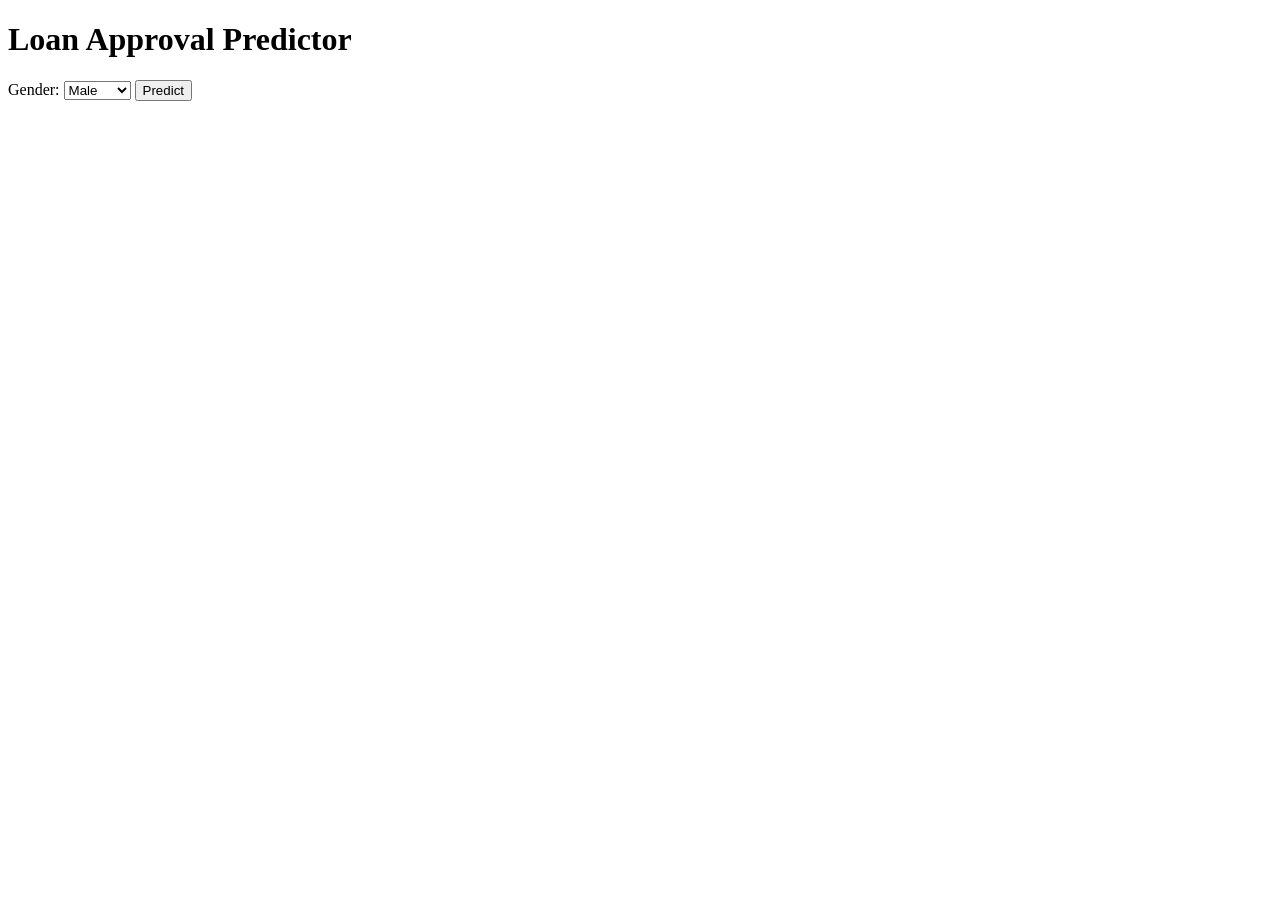
==== ML_Projects/Loan_Approval_Model/LoanPredictor.html @ 47f4206f "FrontEnd html file for Loan Predictor Site" ====
<!DOCTYPE html>
<html lang="en">
<head>
    <meta charset="UTF-8">
    <meta name="viewport" content="width=device-width, initial-scale=1.0">
    <title>Predictor</title>
</head>
<body>
    <h1>Loan Approval Predictor</h1>
    <form action="/predict" method="post">
        <label for="gender">Gender:</label>
        <select id="gender" name="gender">
            <option value="Male">Male</option>
            <option value="Female">Female</option>
        </select>
        <!-- Add more form fields as needed -->
        <button type="submit">Predict</button>
    </form>
    <style src="style.css">
    </style>
</body>
</html>
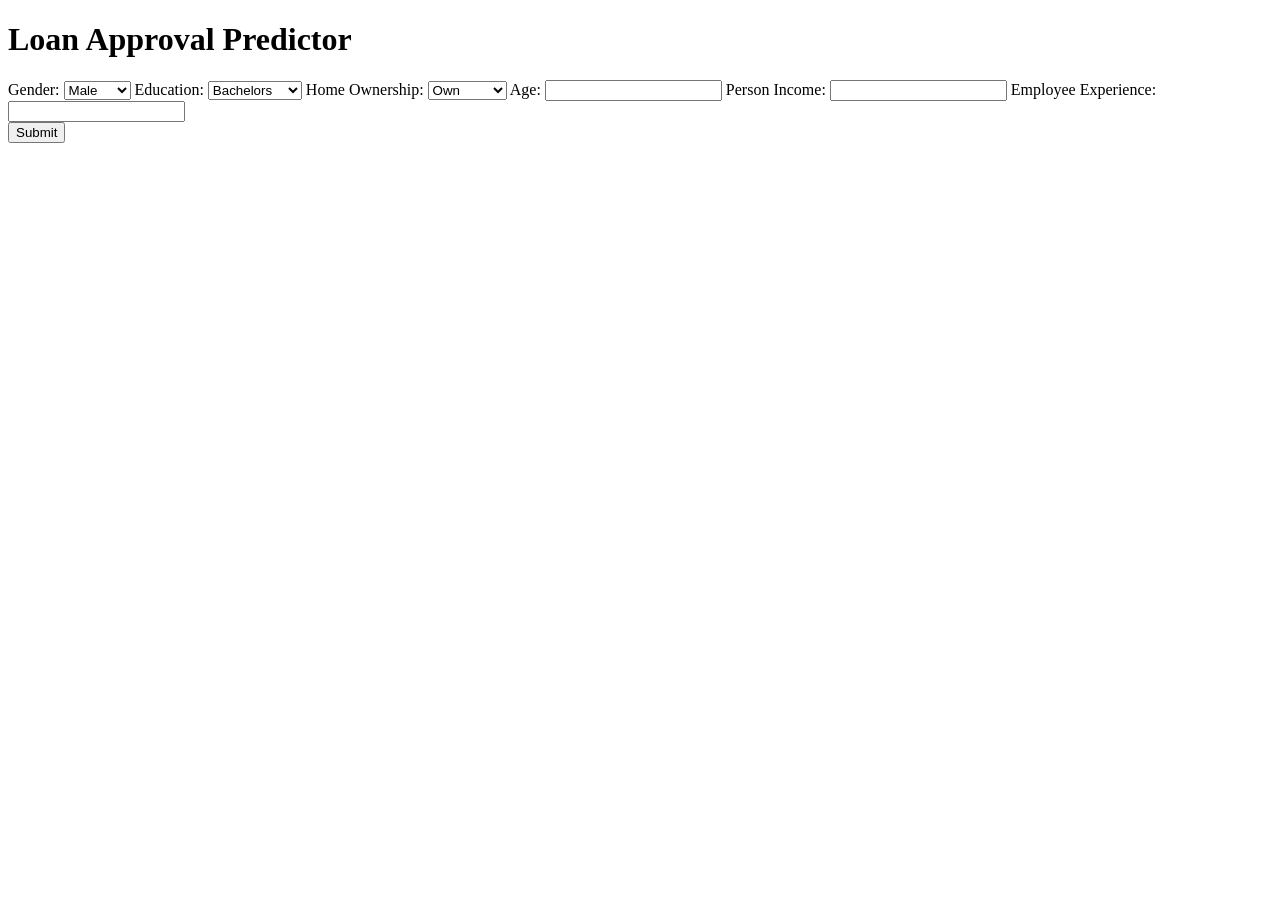
==== commit 0b6fd248: "Html file improved" ====
--- a/ML_Projects/Loan_Approval_Model/LoanPredictor.html
+++ b/ML_Projects/Loan_Approval_Model/LoanPredictor.html
@@ -4,6 +4,7 @@
     <meta charset="UTF-8">
     <meta name="viewport" content="width=device-width, initial-scale=1.0">
     <title>Predictor</title>
+    <link rel="stylesheet" href="style.css">
 </head>
 <body>
     <h1>Loan Approval Predictor</h1>
@@ -13,10 +14,28 @@
             <option value="Male">Male</option>
             <option value="Female">Female</option>
         </select>
-        <!-- Add more form fields as needed -->
-        <button type="submit">Predict</button>
+        <label for="education">Education:</label>
+        <select id="education" name="education">
+            <option value="Bachelors">Bachelors</option>
+            <option value="Masters">Masters</option>
+            <option value="PhD">PhD</option>
+            <option value="Associate">Associate</option>
+            <option value="High School">High School</option>
+        </select>
+        <label for="home_ownership">Home Ownership:</label>
+        <select id="home_ownership" name="home_ownership">
+            <option value="Own">Own</option>
+            <option value="Rent">Rent</option>
+            <option value="Mortgage">Mortgage</option>
+            <option value="Other">Other</option>
+        </select>
+        <label for="age">Age:</label>
+        <input type="number" id="age" name="age">
+        <label for="person_income">Person Income:</label>
+        <input type="number" id="person_income" name="person_income">
+        <label for="employee_experience">Employee Experience:</label>
+        <input type="number" id="employee_experience" name="employee_experience">
+        <br><button type="submit">Submit</button>
     </form>
-    <style src="style.css">
-    </style>
 </body>
 </html>
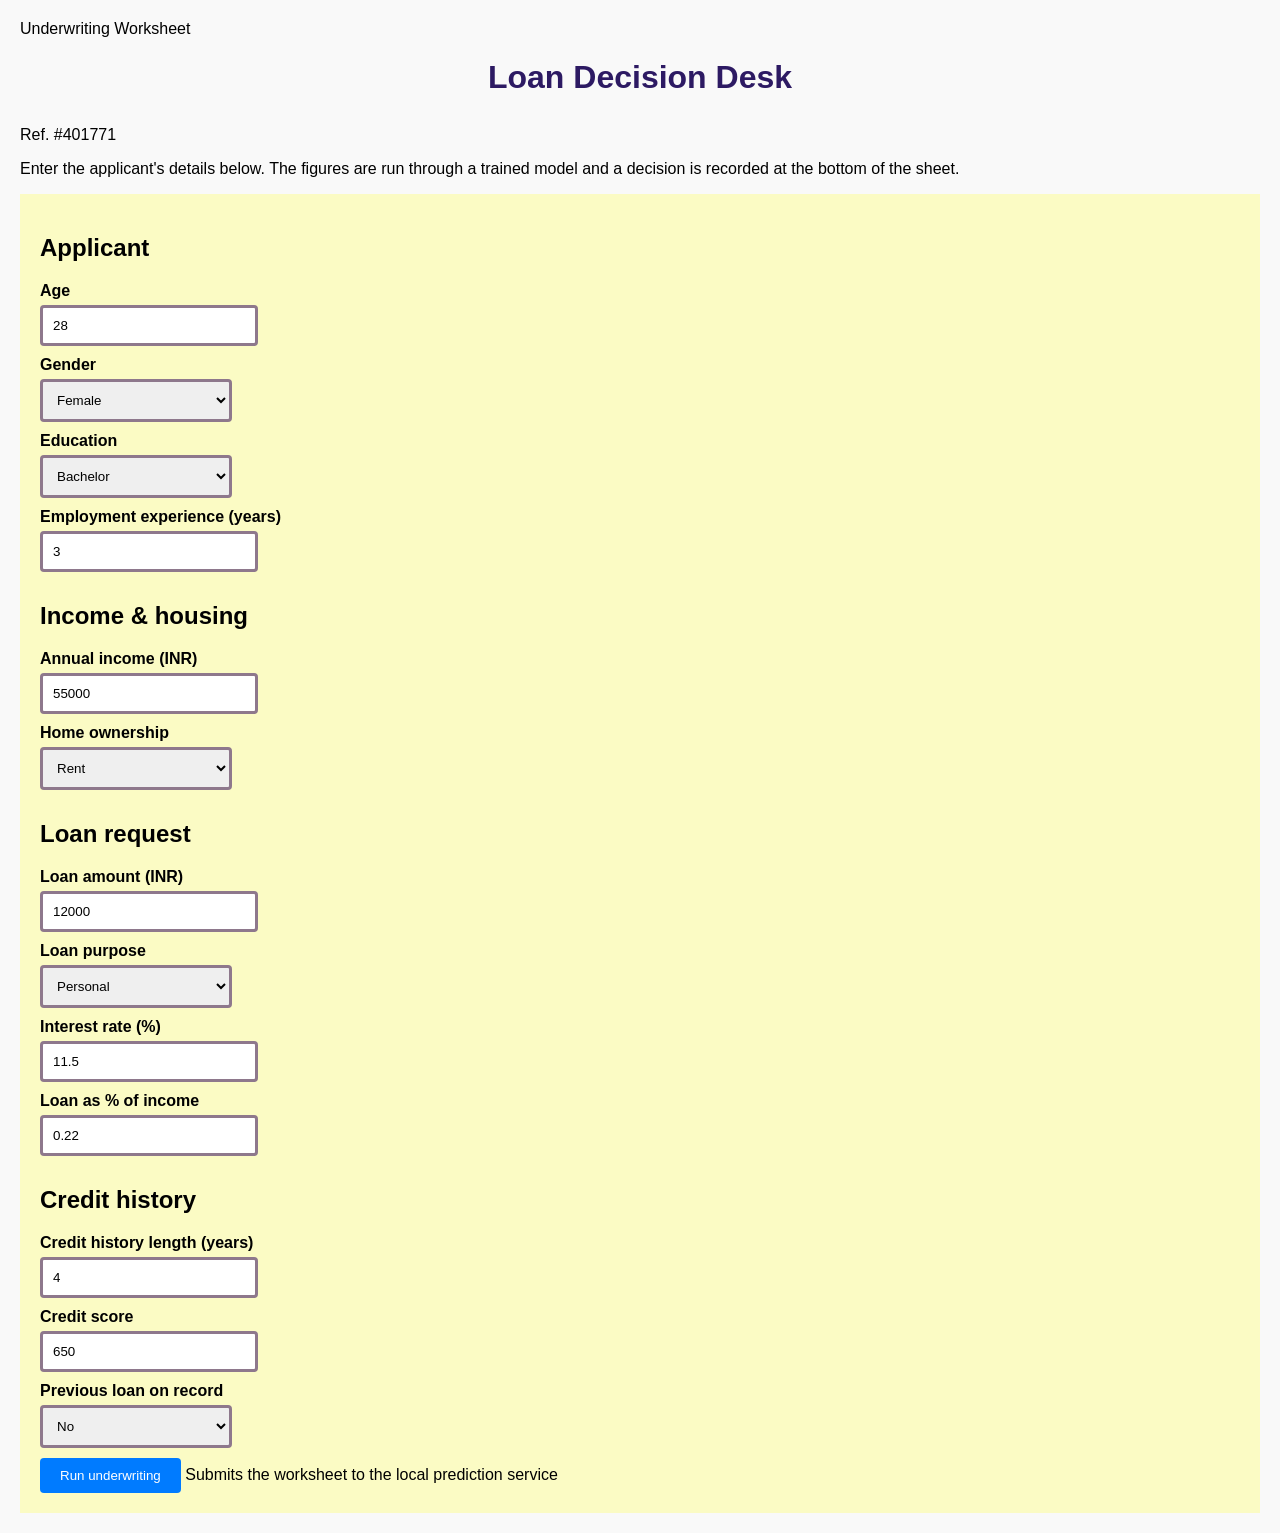
==== commit 77db4165: "HTML file improved" ====
--- a/ML_Projects/Loan_Approval_Model/LoanPredictor.html
+++ b/ML_Projects/Loan_Approval_Model/LoanPredictor.html
@@ -1,41 +1,178 @@
 <!DOCTYPE html>
 <html lang="en">
 <head>
-    <meta charset="UTF-8">
-    <meta name="viewport" content="width=device-width, initial-scale=1.0">
-    <title>Predictor</title>
-    <link rel="stylesheet" href="style.css">
+  <meta charset="UTF-8" />
+  <meta name="viewport" content="width=device-width, initial-scale=1.0" />
+  <title>Loan Decision Desk</title>
+  <link rel="preconnect" href="https://fonts.googleapis.com">
+  <link rel="preconnect" href="https://fonts.gstatic.com" crossorigin>
+  <link href="https://fonts.googleapis.com/css2?family=Source+Serif+4:opsz,wght@8..60,400;8..60,600;8..60,700&family=IBM+Plex+Mono:wght@400;500;600&display=swap" rel="stylesheet">
+  <link rel="stylesheet" href="style.css" />
 </head>
 <body>
-    <h1>Loan Approval Predictor</h1>
-    <form action="/predict" method="post">
-        <label for="gender">Gender:</label>
-        <select id="gender" name="gender">
-            <option value="Male">Male</option>
-            <option value="Female">Female</option>
-        </select>
-        <label for="education">Education:</label>
-        <select id="education" name="education">
-            <option value="Bachelors">Bachelors</option>
-            <option value="Masters">Masters</option>
-            <option value="PhD">PhD</option>
-            <option value="Associate">Associate</option>
-            <option value="High School">High School</option>
-        </select>
-        <label for="home_ownership">Home Ownership:</label>
-        <select id="home_ownership" name="home_ownership">
-            <option value="Own">Own</option>
-            <option value="Rent">Rent</option>
-            <option value="Mortgage">Mortgage</option>
-            <option value="Other">Other</option>
-        </select>
-        <label for="age">Age:</label>
-        <input type="number" id="age" name="age">
-        <label for="person_income">Person Income:</label>
-        <input type="number" id="person_income" name="person_income">
-        <label for="employee_experience">Employee Experience:</label>
-        <input type="number" id="employee_experience" name="employee_experience">
-        <br><button type="submit">Submit</button>
+
+  <div class="ledger">
+
+    <header class="ledger__header">
+      <div class="ledger__title">
+        <span class="ledger__eyebrow">Underwriting Worksheet</span>
+        <h1>Loan Decision Desk</h1>
+      </div>
+      <div class="ledger__ref" id="ref-number">Ref. — </div>
+    </header>
+
+    <p class="ledger__intro">
+      Enter the applicant's details below. The figures are run through a trained
+      model and a decision is recorded at the bottom of the sheet.
+    </p>
+
+    <form id="loan-form" class="form">
+
+      <section class="form__section">
+        <h2 class="form__section-title">Applicant</h2>
+        <div class="form__grid">
+
+          <div class="field">
+            <label for="age">Age</label>
+            <input type="number" id="age" name="Age" min="18" max="100" required value="28" />
+          </div>
+
+          <div class="field">
+            <label for="gender">Gender</label>
+            <select id="gender" name="Gender" required>
+              <option value="female">Female</option>
+              <option value="male">Male</option>
+            </select>
+          </div>
+
+          <div class="field">
+            <label for="education">Education</label>
+            <select id="education" name="Education" required>
+              <option value="High School">High School</option>
+              <option value="Associate">Associate</option>
+              <option value="Bachelor" selected>Bachelor</option>
+              <option value="Master">Master</option>
+              <option value="Doctorate">Doctorate</option>
+            </select>
+          </div>
+
+          <div class="field">
+            <label for="experience">Employment experience (years)</label>
+            <input type="number" id="experience" name="Employee Experience" min="0" max="60" required value="3" />
+          </div>
+
+        </div>
+      </section>
+
+      <section class="form__section">
+        <h2 class="form__section-title">Income &amp; housing</h2>
+        <div class="form__grid">
+
+          <div class="field">
+            <label for="income">Annual income (INR)</label>
+            <input type="number" id="income" name="Person Income" min="0" step="100" required value="55000" />
+          </div>
+
+          <div class="field">
+            <label for="home">Home ownership</label>
+            <select id="home" name="Home Onwership" required>
+              <option value="RENT">Rent</option>
+              <option value="MORTGAGE">Mortgage</option>
+              <option value="OWN">Own</option>
+              <option value="OTHER">Other</option>
+            </select>
+          </div>
+
+        </div>
+      </section>
+
+      <section class="form__section">
+        <h2 class="form__section-title">Loan request</h2>
+        <div class="form__grid">
+
+          <div class="field">
+            <label for="loan-amount">Loan amount (INR)</label>
+            <input type="number" id="loan-amount" name="Loan Amount" min="0" step="100" required value="12000" />
+          </div>
+
+          <div class="field">
+            <label for="loan-intent">Loan purpose</label>
+            <select id="loan-intent" name="Loan Intent" required>
+              <option value="PERSONAL">Personal</option>
+              <option value="EDUCATION">Education</option>
+              <option value="MEDICAL">Medical</option>
+              <option value="VENTURE">Venture</option>
+              <option value="HOMEIMPROVEMENT">Home improvement</option>
+              <option value="DEBTCONSOLIDATION">Debt consolidation</option>
+            </select>
+          </div>
+
+          <div class="field">
+            <label for="interest-rate">Interest rate (%)</label>
+            <input type="number" id="interest-rate" name="Loan interest Rate" min="0" max="40" step="0.01" required value="11.5" />
+          </div>
+
+          <div class="field">
+            <label for="loan-percentage">Loan as % of income</label>
+            <input type="number" id="loan-percentage" name="Loan percentage" min="0" max="2" step="0.01" required value="0.22" />
+          </div>
+
+        </div>
+      </section>
+
+      <section class="form__section">
+        <h2 class="form__section-title">Credit history</h2>
+        <div class="form__grid">
+
+          <div class="field">
+            <label for="credit-history">Credit history length (years)</label>
+            <input type="number" id="credit-history" name="Credit History" min="0" max="40" required value="4" />
+          </div>
+
+          <div class="field">
+            <label for="credit-score">Credit score</label>
+            <input type="number" id="credit-score" name="Credit Score" min="300" max="900" required value="650" />
+          </div>
+
+          <div class="field">
+            <label for="previous-loan">Previous loan on record</label>
+            <select id="previous-loan" name="Previous Loan" required>
+              <option value="No">No</option>
+              <option value="Yes">Yes</option>
+            </select>
+          </div>
+
+        </div>
+      </section>
+
+      <div class="form__actions">
+        <button type="submit" id="submit-btn" class="btn">Run underwriting</button>
+        <span class="form__hint">Submits the worksheet to the local prediction service</span>
+      </div>
+
     </form>
+
+    <section id="result" class="result" hidden>
+      <div class="result__stamp" id="stamp">
+        <span id="stamp-text">APPROVED</span>
+      </div>
+      <div class="result__details">
+        <p class="result__line"><span>Decision</span><strong id="decision-text">—</strong></p>
+        <p class="result__line"><span>Confidence</span><strong id="confidence-text">—</strong></p>
+        <p class="result__note">
+          This is an automated estimate from a model trained on historical data.
+          It is not a final lending decision.
+        </p>
+      </div>
+    </section>
+
+    <section id="error-box" class="error" hidden>
+      Could not reach the prediction service. Make sure <code>app.py</code> is running
+      on <code>http://127.0.0.1:5000</code>.
+    </section>
+
+  </div>
+
+  <script src="script.js"></script>
 </body>
 </html>
--- a/ML_Projects/Loan_Approval_Model/style.css
+++ b/ML_Projects/Loan_Approval_Model/style.css
@@ -0,0 +1,35 @@
+body {
+    font-family: Arial, sans-serif;
+    margin: 20px;
+    background-color: #f9f9f9;}
+h1 {
+    color: #2d1a63;
+    text-align: center;
+    margin-bottom: 30px;}
+form {
+    margin-bottom: 20px;
+    padding: 20px;
+    background-color: #fbfbc4; }
+label {
+    display: block;
+    margin-bottom: 5px;
+    font-weight: bold;
+}
+input[type="text"], input[type="number"], select {
+    width: 16%;
+    padding: 10px;
+    margin-bottom: 10px;
+    border: 3px solid #8e788c;
+    border-radius: 4px;
+}
+button {
+    background-color: #007bff;
+    color: white;
+    padding: 10px 20px;
+    border: none;
+    border-radius: 4px;
+    cursor: pointer;
+}
+button:hover {
+    background-color: #0056b3;
+}
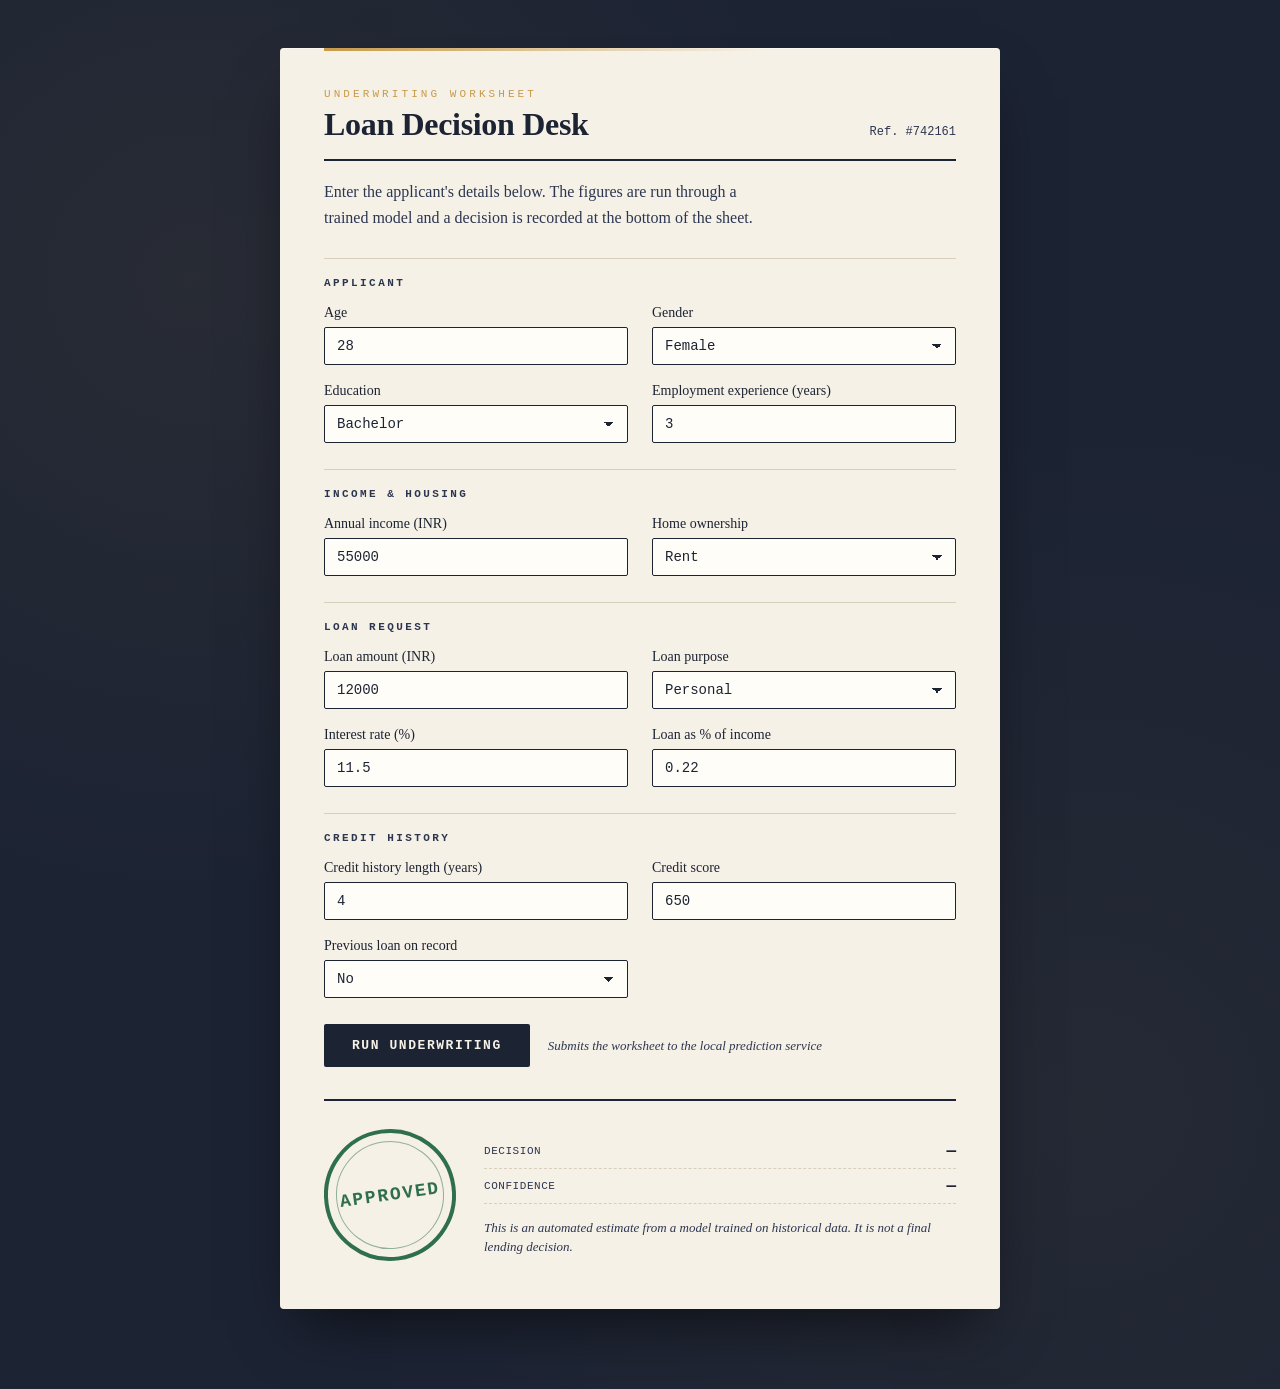
==== commit a996ec1e: "Frontend design for Loan Approval model" ====
--- a/ML_Projects/Loan_Approval_Model/LoanPredictor.html
+++ b/ML_Projects/Loan_Approval_Model/LoanPredictor.html
@@ -168,7 +168,7 @@
 
     <section id="error-box" class="error" hidden>
       Could not reach the prediction service. Make sure <code>app.py</code> is running
-      on <code>http://127.0.0.1:5000</code>.
+      on <code>http://127.0.0.1:8000</code>.
     </section>
 
   </div>
--- a/ML_Projects/Loan_Approval_Model/style.css
+++ b/ML_Projects/Loan_Approval_Model/style.css
@@ -1,35 +1,371 @@
+:root {
+  --ink-900: #1c2333;
+  --ink-700: #2c3650;
+  --parchment: #f6f1e7;
+  --parchment-line: #d8cfba;
+  --gold: #c79a4b;
+  --stamp-green: #2f6f4f;
+  --stamp-red: #a3372b;
+ 
+  --serif: "Source Serif 4", Georgia, serif;
+  --mono: "IBM Plex Mono", "Courier New", monospace;
+}
+ 
+* {
+  box-sizing: border-box;
+}
+ 
+html, body {
+  margin: 0;
+  padding: 0;
+}
+ 
 body {
-    font-family: Arial, sans-serif;
-    margin: 20px;
-    background-color: #f9f9f9;}
-h1 {
-    color: #2d1a63;
+  background-color: var(--ink-900);
+  background-image:
+    radial-gradient(circle at 15% 20%, rgba(199, 154, 75, 0.07), transparent 40%),
+    radial-gradient(circle at 85% 80%, rgba(199, 154, 75, 0.05), transparent 45%);
+  color: var(--ink-900);
+  font-family: var(--mono);
+  min-height: 100vh;
+  display: flex;
+  justify-content: center;
+  padding: 48px 20px 80px;
+}
+ 
+/* ---------------------------------------------------------
+   The "ledger" sheet sitting on the dark desk background
+   --------------------------------------------------------- */
+.ledger {
+  width: 100%;
+  max-width: 720px;
+  background: var(--parchment);
+  border-radius: 4px;
+  padding: 40px 44px 48px;
+  box-shadow:
+    0 1px 0 rgba(255, 255, 255, 0.4) inset,
+    0 30px 60px -20px rgba(0, 0, 0, 0.6);
+  position: relative;
+}
+ 
+.ledger::before {
+  /* subtle top accent line, like a letterhead rule */
+  content: "";
+  position: absolute;
+  top: 0;
+  left: 44px;
+  right: 44px;
+  height: 3px;
+  background: linear-gradient(90deg, var(--gold), transparent 70%);
+}
+ 
+/* ---------------------------------------------------------
+   Header
+   --------------------------------------------------------- */
+.ledger__header {
+  display: flex;
+  justify-content: space-between;
+  align-items: flex-end;
+  border-bottom: 2px solid var(--ink-900);
+  padding-bottom: 16px;
+  margin-bottom: 18px;
+  gap: 16px;
+  flex-wrap: wrap;
+}
+ 
+.ledger__eyebrow {
+  display: block;
+  font-family: var(--mono);
+  font-size: 11px;
+  letter-spacing: 0.28em;
+  text-transform: uppercase;
+  color: var(--gold);
+  margin-bottom: 6px;
+}
+ 
+.ledger__title h1 {
+  font-family: var(--serif);
+  font-weight: 700;
+  font-size: 32px;
+  margin: 0;
+  letter-spacing: -0.01em;
+}
+ 
+.ledger__ref {
+  font-family: var(--mono);
+  font-size: 12px;
+  color: var(--ink-700);
+  white-space: nowrap;
+  padding-bottom: 4px;
+}
+ 
+.ledger__intro {
+  font-family: var(--serif);
+  font-size: 16px;
+  line-height: 1.6;
+  color: var(--ink-700);
+  margin: 0 0 28px;
+  max-width: 56ch;
+}
+ 
+/* ---------------------------------------------------------
+   Form sections
+   --------------------------------------------------------- */
+.form__section {
+  margin-bottom: 26px;
+  padding-top: 18px;
+  border-top: 1px solid var(--parchment-line);
+}
+ 
+.form__section:first-of-type {
+  border-top: 1px solid var(--parchment-line);
+}
+ 
+.form__section-title {
+  font-family: var(--mono);
+  font-size: 11px;
+  letter-spacing: 0.22em;
+  text-transform: uppercase;
+  color: var(--ink-700);
+  margin: 0 0 16px;
+}
+ 
+.form__grid {
+  display: grid;
+  grid-template-columns: repeat(2, 1fr);
+  gap: 18px 24px;
+}
+ 
+.field {
+  display: flex;
+  flex-direction: column;
+  gap: 6px;
+}
+ 
+.field label {
+  font-family: var(--serif);
+  font-size: 14px;
+  color: var(--ink-900);
+}
+ 
+.field input,
+.field select {
+  font-family: var(--mono);
+  font-size: 14px;
+  padding: 10px 12px;
+  border: 1px solid var(--ink-900);
+  border-radius: 2px;
+  background: #fffdf8;
+  color: var(--ink-900);
+  outline-offset: 2px;
+}
+ 
+.field input:focus-visible,
+.field select:focus-visible {
+  outline: 2px solid var(--gold);
+}
+ 
+.field select {
+  appearance: none;
+  background-image: linear-gradient(45deg, transparent 50%, var(--ink-900) 50%),
+                     linear-gradient(135deg, var(--ink-900) 50%, transparent 50%);
+  background-position: calc(100% - 18px) center, calc(100% - 13px) center;
+  background-size: 5px 5px, 5px 5px;
+  background-repeat: no-repeat;
+}
+ 
+/* ---------------------------------------------------------
+   Submit action
+   --------------------------------------------------------- */
+.form__actions {
+  display: flex;
+  align-items: center;
+  gap: 18px;
+  flex-wrap: wrap;
+  margin-top: 8px;
+}
+ 
+.btn {
+  font-family: var(--mono);
+  font-size: 13px;
+  letter-spacing: 0.12em;
+  text-transform: uppercase;
+  font-weight: 600;
+  color: var(--parchment);
+  background: var(--ink-900);
+  border: none;
+  border-radius: 2px;
+  padding: 14px 28px;
+  cursor: pointer;
+  transition: background-color 0.15s ease, transform 0.05s ease;
+}
+ 
+.btn:hover {
+  background: var(--ink-700);
+}
+ 
+.btn:active {
+  transform: translateY(1px);
+}
+ 
+.btn:disabled {
+  opacity: 0.6;
+  cursor: progress;
+}
+ 
+.form__hint {
+  font-family: var(--serif);
+  font-size: 13px;
+  color: var(--ink-700);
+  font-style: italic;
+}
+ 
+/* ---------------------------------------------------------
+   Result block + decision stamp (signature element)
+   --------------------------------------------------------- */
+.result {
+  margin-top: 32px;
+  padding-top: 28px;
+  border-top: 2px solid var(--ink-900);
+  display: flex;
+  align-items: center;
+  gap: 28px;
+  flex-wrap: wrap;
+}
+ 
+.result__stamp {
+  flex-shrink: 0;
+  width: 132px;
+  height: 132px;
+  border: 4px solid var(--stamp-green);
+  border-radius: 50%;
+  display: flex;
+  align-items: center;
+  justify-content: center;
+  text-align: center;
+  transform: rotate(-8deg);
+  color: var(--stamp-green);
+  font-family: var(--mono);
+  font-weight: 700;
+  font-size: 18px;
+  letter-spacing: 0.1em;
+  text-transform: uppercase;
+  position: relative;
+  animation: stamp-in 0.35s ease-out;
+}
+ 
+.result__stamp::before {
+  content: "";
+  position: absolute;
+  inset: 8px;
+  border: 1px solid currentColor;
+  border-radius: 50%;
+  opacity: 0.5;
+}
+ 
+.result__stamp.is-declined {
+  border-color: var(--stamp-red);
+  color: var(--stamp-red);
+}
+ 
+@keyframes stamp-in {
+  from {
+    opacity: 0;
+    transform: rotate(-8deg) scale(1.4);
+  }
+  to {
+    opacity: 1;
+    transform: rotate(-8deg) scale(1);
+  }
+}
+ 
+.result__details {
+  flex: 1;
+  min-width: 220px;
+}
+ 
+.result__line {
+  display: flex;
+  justify-content: space-between;
+  font-family: var(--mono);
+  font-size: 14px;
+  border-bottom: 1px dashed var(--parchment-line);
+  padding: 8px 0;
+  margin: 0;
+}
+ 
+.result__line span {
+  color: var(--ink-700);
+  letter-spacing: 0.05em;
+  text-transform: uppercase;
+  font-size: 11px;
+  align-self: center;
+}
+ 
+.result__line strong {
+  font-size: 16px;
+}
+ 
+.result__note {
+  font-family: var(--serif);
+  font-style: italic;
+  font-size: 13px;
+  color: var(--ink-700);
+  margin: 14px 0 0;
+  line-height: 1.5;
+}
+ 
+/* ---------------------------------------------------------
+   Error box
+   --------------------------------------------------------- */
+.error {
+  margin-top: 24px;
+  padding: 14px 16px;
+  border: 1px solid var(--stamp-red);
+  border-radius: 2px;
+  background: rgba(163, 55, 43, 0.08);
+  color: var(--stamp-red);
+  font-size: 13px;
+  font-family: var(--mono);
+}
+ 
+.error code {
+  background: rgba(163, 55, 43, 0.12);
+  padding: 1px 4px;
+  border-radius: 2px;
+}
+ 
+/* ---------------------------------------------------------
+   Responsive
+   --------------------------------------------------------- */
+@media (max-width: 600px) {
+  .ledger {
+    padding: 28px 22px 36px;
+  }
+ 
+  .ledger__title h1 {
+    font-size: 26px;
+  }
+ 
+  .form__grid {
+    grid-template-columns: 1fr;
+  }
+ 
+  .result {
+    flex-direction: column;
     text-align: center;
-    margin-bottom: 30px;}
-form {
-    margin-bottom: 20px;
-    padding: 20px;
-    background-color: #fbfbc4; }
-label {
-    display: block;
-    margin-bottom: 5px;
-    font-weight: bold;
-}
-input[type="text"], input[type="number"], select {
-    width: 16%;
-    padding: 10px;
-    margin-bottom: 10px;
-    border: 3px solid #8e788c;
-    border-radius: 4px;
-}
-button {
-    background-color: #007bff;
-    color: white;
-    padding: 10px 20px;
-    border: none;
-    border-radius: 4px;
-    cursor: pointer;
-}
-button:hover {
-    background-color: #0056b3;
+  }
+ 
+  .result__line {
+    text-align: left;
+  }
+}
+ 
+/* ---------------------------------------------------------
+   Reduced motion
+   --------------------------------------------------------- */
+@media (prefers-reduced-motion: reduce) {
+  .result__stamp {
+    animation: none;
+  }
 }
